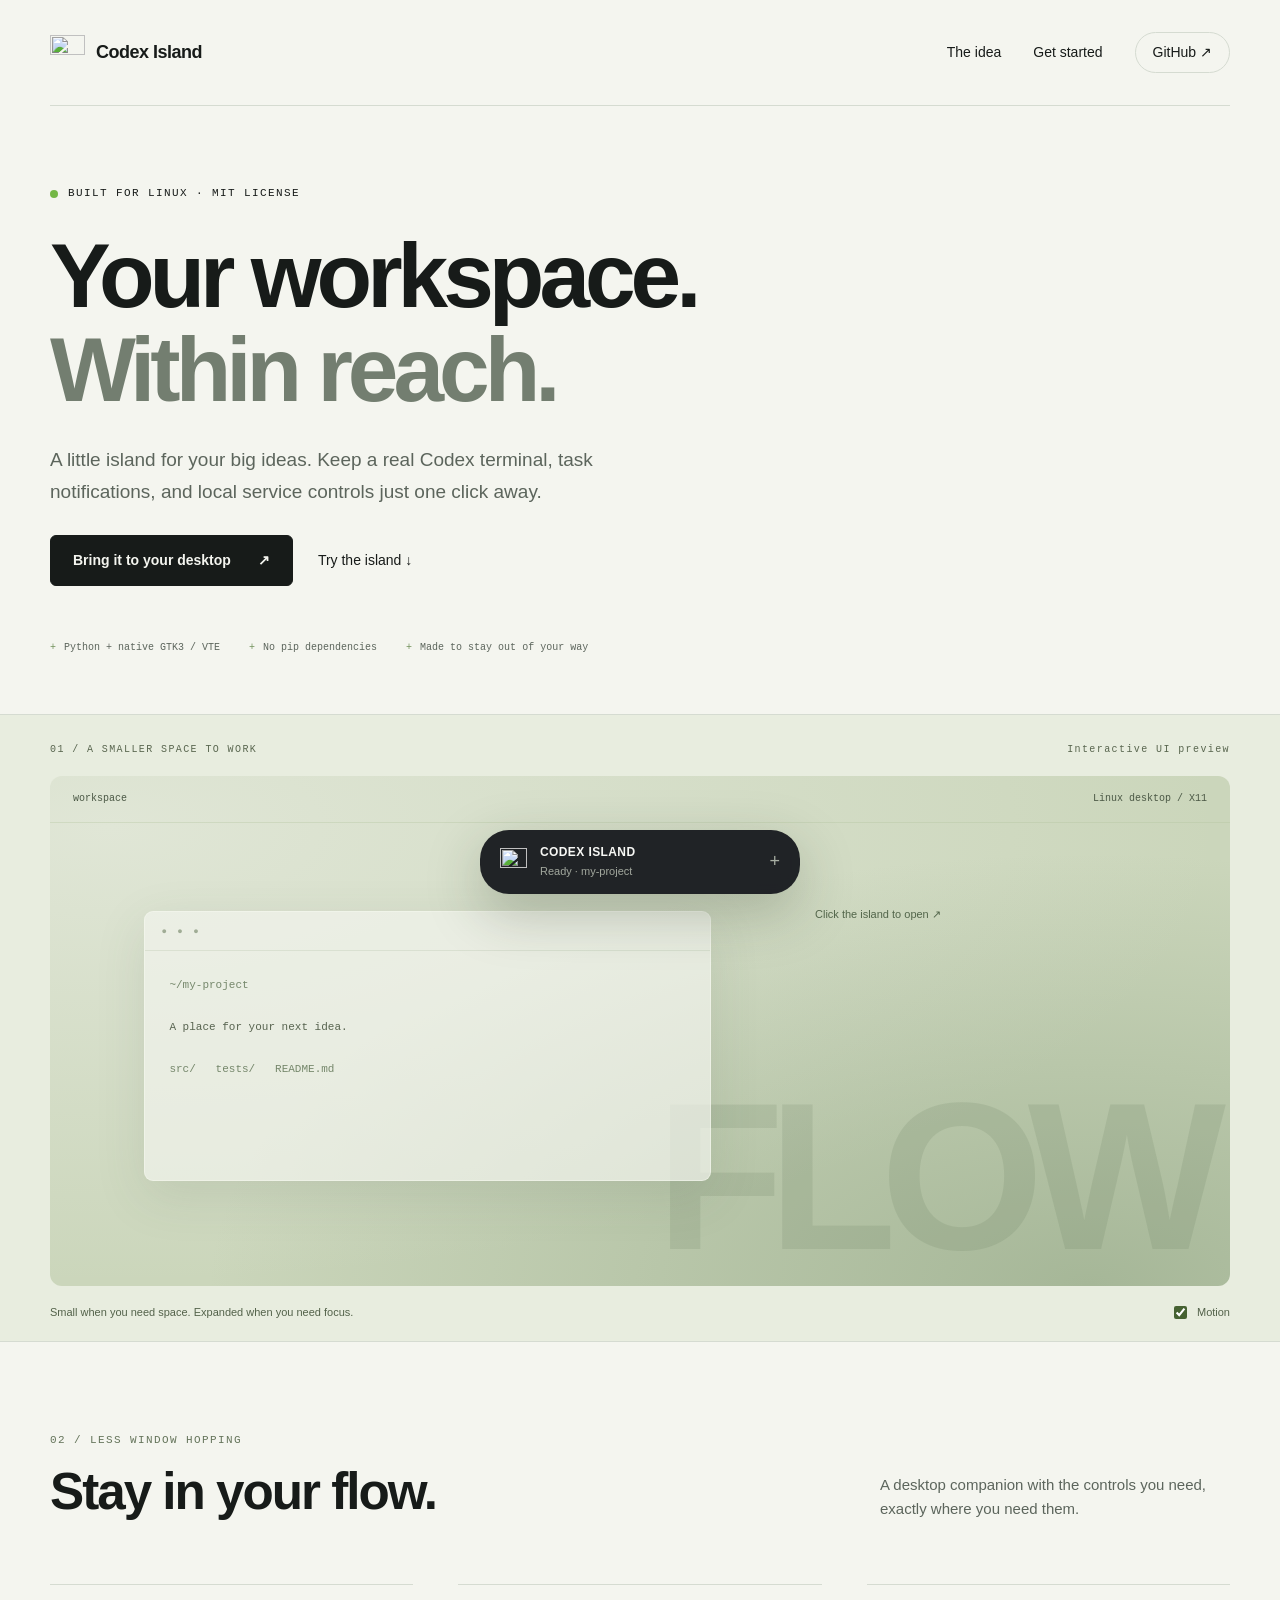
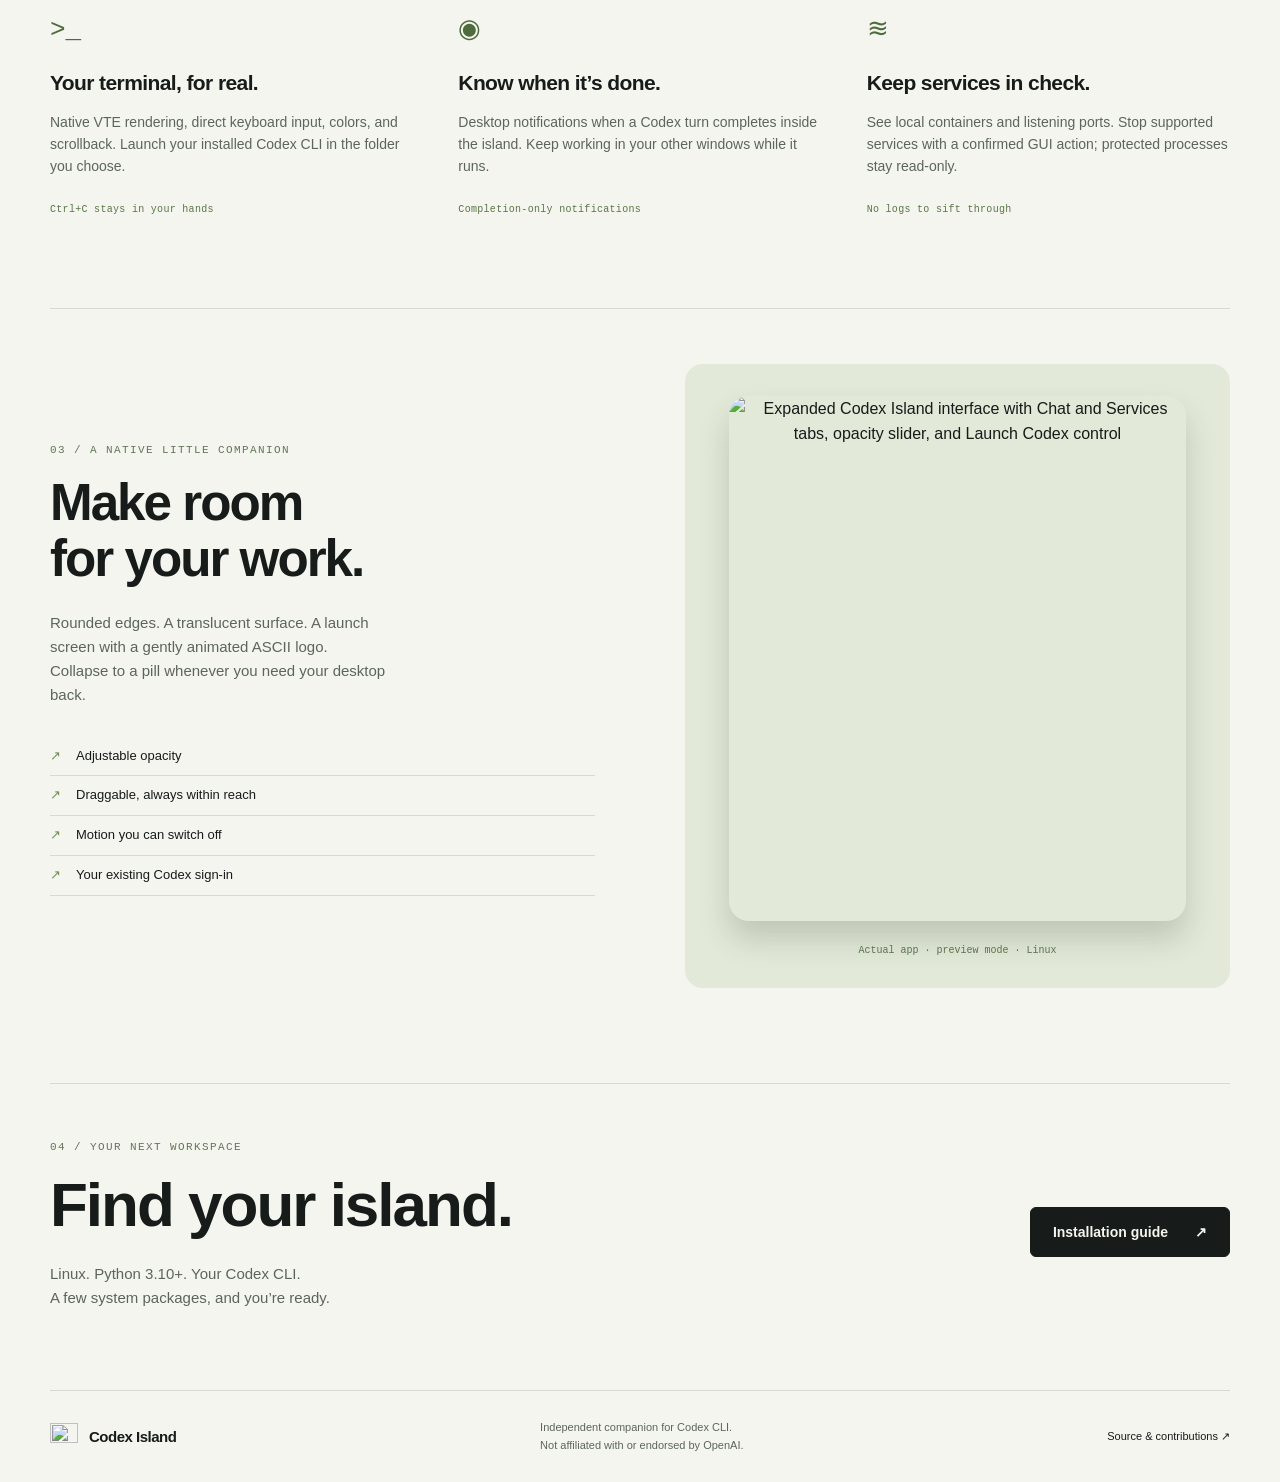
==== site/index.html @ 9ab6a16e "chore: establish project infrastructure and documentation - Add GitHub issue templates for bug repor" ====
<!doctype html>
<html lang="en">
<head>
  <meta charset="utf-8"><meta name="viewport" content="width=device-width, initial-scale=1">
  <meta name="description" content="A small, translucent Codex terminal and local service controls for your Linux desktop. Meet Codex Island.">
  <meta name="theme-color" content="#f4f5ef">
  <title>Codex Island — Your workspace, within reach</title>
  <link rel="icon" href="assets/branding/codex-island.svg" type="image/svg+xml">
  <link rel="stylesheet" href="styles.css"><script src="main.js" defer></script>
</head>
<body>
<a class="skip" href="#main">Skip to content</a>
<header class="nav wrap">
  <a class="brand" href="index.html"><img src="assets/branding/codex-island.svg" width="35" height="35" alt="">Codex Island</a>
  <nav aria-label="Main navigation"><a href="#features">The idea</a><a href="guide.html">Get started</a><a class="source" href="https://github.com/nashvel/codex-island">GitHub <span aria-hidden="true">↗</span></a></nav>
</header>
<main id="main">
<section class="hero wrap">
  <div class="eyebrow"><span class="status-dot"></span> BUILT FOR LINUX · MIT LICENSE</div>
  <h1>Your workspace.<br><span>Within reach.</span></h1>
  <p class="intro">A little island for your big ideas. Keep a real Codex terminal, task notifications, and local service controls just one click away.</p>
  <div class="actions"><a class="button primary" href="guide.html">Bring it to your desktop <span aria-hidden="true">↗</span></a><a class="text-link" href="#try">Try the island <span aria-hidden="true">↓</span></a></div>
  <div class="hero-foot"><span>Python + native GTK3 / VTE</span><span>No pip dependencies</span><span>Made to stay out of your way</span></div>
</section>
<section class="stage-section" id="try" aria-labelledby="demo-title">
  <div class="stage wrap">
    <div class="stage-caption"><span id="demo-title">01 / A SMALLER SPACE TO WORK</span><span>Interactive UI preview</span></div>
    <div class="desktop-scene">
      <div class="desktop-top"><span>workspace</span><span>Linux desktop / X11</span></div>
      <div class="desktop-word" aria-hidden="true">FLOW</div>
      <div class="desktop-window" aria-hidden="true"><div class="window-dots">● ● ●</div><pre><span>~/my-project</span>

A place for your next idea.

<span>src/</span>   <span>tests/</span>   <span>README.md</span></pre></div>
      <div class="demo-island" id="island-preview">
        <button class="island-header" id="island-toggle" aria-expanded="false" aria-controls="island-body"><img src="assets/branding/codex-island.svg" alt="" width="27" height="27"><span><strong>CODEX ISLAND</strong><small>Ready · my-project</small></span><span class="expand-mark" aria-hidden="true">+</span></button>
        <div class="island-body" id="island-body" hidden>
          <div class="demo-project"><strong>my-project</strong><span>~/projects/my-project</span></div>
          <div class="demo-tabs" role="tablist" aria-label="Preview panels"><button id="chat-tab" role="tab" aria-selected="true" aria-controls="chat-panel">Chat</button><button id="services-tab" role="tab" aria-selected="false" aria-controls="services-panel" tabindex="-1">Services</button></div>
          <div id="chat-panel" role="tabpanel" aria-labelledby="chat-tab">
            <div class="ascii-area"><pre aria-label="Animated ASCII island logo">        .-----------------------.
      /                           \
     |    &gt;_       [ <span class="ascii-dot">o</span> ==== ]    |
      \                           /
        '-----------------------'</pre><small>A real terminal. Your Codex.</small></div>
            <p class="demo-note">The desktop app launches your installed CLI.<br>This website is a visual preview.</p>
          </div>
          <div id="services-panel" role="tabpanel" aria-labelledby="services-tab" hidden>
            <div class="demo-service"><div><strong>web-dev</strong><small>TCP · 127.0.0.1:5173</small></div><button id="demo-stop">Stop</button></div>
            <div class="demo-service"><div><strong>postgres</strong><small>Docker · running</small></div><span class="service-state">Preview</span></div>
            <p class="demo-note" id="service-feedback" aria-live="polite">Example services only. This preview cannot access your computer.</p>
          </div>
          <div class="demo-bottom"><span class="status-dot"></span> Your workspace, within reach.</div>
        </div>
      </div>
      <div class="click-cue" id="click-cue">Click the island to open <span aria-hidden="true">↗</span></div>
    </div>
    <div class="stage-bottom"><span>Small when you need space. Expanded when you need focus.</span><label class="motion-label"><input id="demo-motion" type="checkbox" checked> Motion</label></div>
  </div>
</section>
<section class="features wrap" id="features" aria-labelledby="features-title">
  <div class="section-label">02 / LESS WINDOW HOPPING</div>
  <div class="section-heading"><h2 id="features-title">Stay in your flow.</h2><p>A desktop companion with the controls you need, exactly where you need them.</p></div>
  <div class="feature-grid">
    <article><span class="feature-symbol" aria-hidden="true">&gt;_</span><h3>Your terminal, for real.</h3><p>Native VTE rendering, direct keyboard input, colors, and scrollback. Launch your installed Codex CLI in the folder you choose.</p><span class="feature-tag">Ctrl+C stays in your hands</span></article>
    <article><span class="feature-symbol" aria-hidden="true">◉</span><h3>Know when it’s done.</h3><p>Desktop notifications when a Codex turn completes inside the island. Keep working in your other windows while it runs.</p><span class="feature-tag">Completion-only notifications</span></article>
    <article><span class="feature-symbol" aria-hidden="true">≋</span><h3>Keep services in check.</h3><p>See local containers and listening ports. Stop supported services with a confirmed GUI action; protected processes stay read-only.</p><span class="feature-tag">No logs to sift through</span></article>
  </div>
</section>
<section class="detail wrap" aria-labelledby="detail-title">
  <div class="detail-copy"><div class="section-label">03 / A NATIVE LITTLE COMPANION</div><h2 id="detail-title">Make room<br>for your work.</h2><p>Rounded edges. A translucent surface. A launch screen with a gently animated ASCII logo. Collapse to a pill whenever you need your desktop back.</p><ul class="simple-list"><li>Adjustable opacity</li><li>Draggable, always within reach</li><li>Motion you can switch off</li><li>Your existing Codex sign-in</li></ul></div>
  <figure class="app-shot"><img src="assets/screenshots/expanded.png" alt="Expanded Codex Island interface with Chat and Services tabs, opacity slider, and Launch Codex control" loading="lazy" width="540" height="620"><figcaption>Actual app · preview mode · Linux</figcaption></figure>
</section>
<section class="get-started wrap" aria-labelledby="get-started-title"><div><div class="section-label">04 / YOUR NEXT WORKSPACE</div><h2 id="get-started-title">Find your island.</h2><p>Linux. Python 3.10+. Your Codex CLI.<br>A few system packages, and you’re ready.</p></div><a class="button primary" href="guide.html">Installation guide <span aria-hidden="true">↗</span></a></section>
</main>
<footer class="wrap footer"><a class="brand" href="index.html"><img src="assets/branding/codex-island.svg" width="28" height="28" alt="">Codex Island</a><p>Independent companion for Codex CLI.<br>Not affiliated with or endorsed by OpenAI.</p><a href="https://github.com/nashvel/codex-island">Source &amp; contributions ↗</a></footer>
<dialog id="stop-dialog"><form method="dialog"><div class="section-label">PREVIEW ACTION</div><h2>Stop web-dev?</h2><p>This simulates the desktop confirmation. No real process will be stopped.</p><div class="actions"><button class="button" value="cancel">Cancel</button><button class="button primary" value="stop">Simulate stop</button></div></form></dialog>
</body>
</html>
---- site/styles.css ----
:root{--paper:#f4f5ef;--ink:#171b19;--muted:#5c655c;--line:#d5dbd1;--lime:#b9f785;--dark:#111318;--mono:ui-monospace,SFMono-Regular,Consolas,"Liberation Mono",monospace}*{box-sizing:border-box}html{scroll-behavior:smooth;scroll-padding-top:36px}body{margin:0;background:var(--paper);color:var(--ink);font-family:Arial,Helvetica,sans-serif;font-size:16px;line-height:1.6}a{color:inherit;text-decoration:none}button,input{font:inherit}button,a,input,summary{-webkit-tap-highlight-color:transparent}:focus-visible{outline:3px solid #4b8a33;outline-offset:5px}button{cursor:pointer}img{max-width:100%;height:auto}p{color:var(--muted)}.wrap{width:min(1180px,calc(100% - 96px));margin-inline:auto}.nav{display:flex;align-items:center;justify-content:space-between;height:106px;border-bottom:1px solid var(--line)}.brand{display:flex;align-items:center;gap:11px;font-size:18px;font-weight:700;letter-spacing:-.5px}.nav nav{display:flex;gap:32px;align-items:center;font-size:14px}.nav nav a:hover,.text-link:hover{text-decoration:underline;text-underline-offset:5px}.source{border:1px solid var(--line);border-radius:24px;padding:8px 17px}.skip{position:fixed;top:-100px;left:16px;z-index:10;background:var(--ink);color:white;padding:8px 16px}.skip:focus{top:10px}.hero{padding-top:79px;padding-bottom:58px}.eyebrow,.section-label,.stage-caption{font-family:var(--mono);font-size:11px;letter-spacing:1.4px}.eyebrow{display:flex;align-items:center;gap:10px}.status-dot{display:inline-block;width:8px;height:8px;background:#74b746;border-radius:50%;flex-shrink:0}h1{font-size:clamp(54px,7.2vw,91px);line-height:1.04;letter-spacing:-5px;margin:26px 0}h1 span{color:#737e70}h2{font-size:clamp(32px,4vw,52px);line-height:1.1;letter-spacing:-2px;margin:15px 0 23px}h3{line-height:1.3;letter-spacing:-.6px}.intro{max-width:565px;font-size:19px;line-height:1.7;margin-bottom:27px}.actions{display:flex;align-items:center;gap:25px;flex-wrap:wrap}.button{display:inline-flex;align-items:center;justify-content:center;gap:27px;padding:13px 22px;border-radius:6px;border:1px solid var(--line);font-size:14px;font-weight:600;background:var(--paper);color:var(--ink)}.primary{background:var(--ink);color:var(--paper);border-color:var(--ink)}.primary:hover{background:#334130}.text-link{font-size:14px}.hero-foot{display:flex;gap:29px;font-family:var(--mono);font-size:10px;color:var(--muted);margin-top:54px;flex-wrap:wrap}.hero-foot span:before{content:'+';margin-right:8px;color:#73935d}.stage-section{background:#e8eddf;padding:27px 0 19px;border-block:1px solid var(--line)}.stage-caption{display:flex;justify-content:space-between;margin:0 0 18px;color:#59664f;font-size:10px}.desktop-scene{height:510px;position:relative;background:#cbd6bb;overflow:hidden;border-radius:12px;background-image:radial-gradient(ellipse at 88% 100%,#81987580,transparent 60%),radial-gradient(ellipse at 5% 10%,#e0e6d6,transparent 70%)}.desktop-top{display:flex;justify-content:space-between;padding:15px 23px;font-family:var(--mono);font-size:10px;color:#4b5845;border-bottom:1px solid #aebf9a55}.desktop-word{position:absolute;right:20px;bottom:4px;font-size:210px;line-height:1;font-weight:700;letter-spacing:-16px;color:#52684922}.desktop-window{position:absolute;left:8%;top:135px;width:48%;height:270px;background:#f4f5efaa;border:1px solid #f5f7ee88;box-shadow:0 15px 50px #465a4420;border-radius:9px;color:#57634f}.window-dots{font-size:9px;padding:12px 16px;border-bottom:1px solid #aab69e44;letter-spacing:4px;color:#a0ac95}.desktop-window pre{padding:13px 24px;font-size:11px;line-height:1.9;white-space:pre-wrap}.desktop-window pre span{color:#75876b}.demo-island{position:absolute;top:54px;left:50%;transform:translateX(-50%);width:320px;background:#111318eb;color:#f7f8f5;border-radius:29px;box-shadow:0 18px 55px #24361e44;transition:width .4s cubic-bezier(.22,.8,.25,1),border-radius .4s;max-width:calc(100% - 32px);backdrop-filter:blur(10px)}.demo-island.open{width:440px;border-radius:25px}.island-header{display:flex;width:100%;align-items:center;gap:13px;text-align:left;padding:12px 20px;background:none;border:0;color:inherit;border-radius:29px;min-height:64px}.island-header span:nth-child(2){display:grid;flex:1;gap:1px}.island-header strong{font-size:12px;letter-spacing:.4px}.island-header small{color:#a2a89e;font-size:11px}.expand-mark{font-size:18px;color:#a8afa3}.island-body{padding:0 20px 19px}.demo-project{border-top:1px solid #ffffff15;padding-top:14px;display:grid;gap:3px;font-size:16px}.demo-project span{font-family:var(--mono);font-size:10px;color:#9a9dad}.demo-tabs{display:flex;gap:5px;margin:15px 0 12px}.demo-tabs button,.demo-service button{font-size:11px;color:#aeb4a8;background:#24272e;border:0;padding:8px 13px;border-radius:5px}.demo-tabs button[aria-selected=true]{color:var(--lime);background:#323a2e}.ascii-area{height:130px;background:#1c1e27;display:flex;flex-direction:column;justify-content:center;align-items:center;border-radius:8px;overflow:hidden}.ascii-area pre{font:11px/1.3 var(--mono);color:#b9f785;animation:float 3.6s ease-in-out infinite;margin:0 0 15px}.ascii-area small{font-size:11px;color:#9a9dad}.ascii-dot{animation:blink 1.8s steps(1) infinite}.demo-note{font-size:10px;line-height:1.6;color:#a0a79a;margin:12px 0 16px}.demo-bottom{border-top:1px solid #ffffff12;padding-top:12px;font-size:10px;color:#a2a89e;display:flex;gap:8px;align-items:center}.demo-bottom .status-dot{width:6px;height:6px;background:var(--lime)}.click-cue{position:absolute;top:130px;left:calc(50% + 175px);font-size:11px;max-width:140px;color:#52654a}.click-cue[hidden]{display:none}.stage-bottom{display:flex;justify-content:space-between;font-size:11px;color:#53624a;gap:20px;align-items:center;padding-top:17px}.motion-label{white-space:nowrap;display:flex;align-items:center;gap:7px}.motion-label input{accent-color:#466232}.demo-service{display:flex;justify-content:space-between;align-items:center;padding:15px 10px;background:#1c1e27;border-radius:8px;margin-bottom:7px}.demo-service div{display:grid;gap:3px}.demo-service strong{font-size:12px}.demo-service small,.service-state{font-family:var(--mono);font-size:9px;color:#9a9dad}.demo-service button{color:var(--lime)}.demo-service button:disabled{color:#9a9dad;cursor:default}.features{padding-block:90px}.section-label{color:#64745a}.section-heading{display:flex;justify-content:space-between;gap:40px;align-items:center}.section-heading p{max-width:350px;font-size:15px}.feature-grid{display:grid;grid-template-columns:repeat(3,1fr);gap:45px;margin-top:40px}.feature-grid article{border-top:1px solid var(--line);padding-top:25px}.feature-symbol{font-family:var(--mono);font-size:26px;color:#4f6b3c}.feature-grid h3{font-size:21px;margin:18px 0 12px}.feature-grid p{font-size:14px}.feature-tag{display:block;font-size:10px;letter-spacing:.3px;font-family:var(--mono);margin-top:24px;color:#5a7546}.detail{display:grid;grid-template-columns:1fr 1fr;gap:90px;align-items:center;padding:55px 0 95px;border-top:1px solid var(--line)}.detail-copy p{max-width:340px;font-size:15px}.simple-list{padding:0;list-style:none;font-size:13px;margin-top:30px}.simple-list li{border-bottom:1px solid var(--line);padding:9px 0}.simple-list li:before{content:'↗';color:#6f9155;margin-right:15px}.app-shot{margin:0;background:#e2e9d8;padding:32px 44px;border-radius:18px;text-align:center}.app-shot img{width:100%;border-radius:20px;box-shadow:0 18px 30px #28352230;display:block}.app-shot figcaption{font:10px var(--mono);color:#5c7150;padding-top:24px}.get-started{padding:55px 0 65px;border-top:1px solid var(--line);display:flex;justify-content:space-between;align-items:center;gap:30px}.get-started h2{font-size:62px}.get-started p{font-size:15px}.footer{display:flex;justify-content:space-between;align-items:center;gap:30px;padding:28px 0;border-top:1px solid var(--line);font-size:11px}.footer p{margin:0}.footer .brand{font-size:15px}.guide{padding-block:65px}.guide h1{font-size:76px}.guide-layout{display:grid;grid-template-columns:220px 1fr;gap:75px;margin-top:70px}.guide aside nav{position:sticky;top:35px;display:flex;flex-direction:column;gap:13px;font-size:12px;border-left:1px solid var(--line);padding-left:18px}.guide-content section{padding-bottom:50px;margin-bottom:45px;border-bottom:1px solid var(--line)}.guide-content h2{font-size:36px}.guide-content h3{font-size:19px;margin-top:32px}.guide-content p{font-size:15px}.guide-content a{text-decoration:underline;text-underline-offset:3px}.note{font-size:13px;background:#e6ecdc;border-left:3px solid #92b577;padding:17px 20px;color:#516447;margin:25px 0}.code-block{position:relative;background:#171c19;color:#d5e9c9;border-radius:8px;margin-block:18px}.code-block pre{font:12px/1.8 var(--mono);margin:0;padding:46px 20px 20px;overflow-x:auto}.copy{position:absolute;right:12px;top:11px;font-size:10px;background:#34422d;border:0;color:#d0e6c3;padding:4px 9px;border-radius:4px}code{font-family:var(--mono);font-size:.9em;background:#e8ecdf;padding:2px 5px;border-radius:3px}.control-list{margin-top:30px}.control-list div{padding:18px 0;border-top:1px solid var(--line);display:grid;grid-template-columns:190px 1fr;gap:20px;font-size:13px}.control-list dt{font-weight:600}.control-list dd{margin:0;color:var(--muted)}details{border-top:1px solid var(--line);padding:15px 0;font-size:14px}summary{cursor:pointer;font-weight:600}details p{padding-left:17px}.copy-status{position:fixed;bottom:25px;left:50%;transform:translateX(-50%);background:var(--ink);color:var(--paper);padding:9px 20px;border-radius:20px;font-size:12px}.copy-status:empty{display:none}dialog{border:1px solid var(--line);border-radius:17px;padding:30px;max-width:min(430px,calc(100% - 32px));background:var(--paper);color:var(--ink)}dialog h2{font-size:30px}dialog p{font-size:14px}dialog::backdrop{background:#10171088;backdrop-filter:blur(3px)}[hidden]{display:none!important}.no-motion *{animation:none!important;transition:none!important}@keyframes float{0%,100%{transform:translateY(0)}50%{transform:translateY(-4px)}}@keyframes blink{0%,55%{opacity:1}56%,100%{opacity:.45}}@media(max-width:900px){.wrap{width:calc(100% - 48px)}.hero{padding-top:55px}h1{letter-spacing:-3px}.feature-grid{gap:24px}.detail{gap:40px}.app-shot{padding:25px}.guide-layout{grid-template-columns:160px 1fr;gap:30px}.control-list div{grid-template-columns:1fr;gap:5px}.click-cue{left:calc(50% + 170px);max-width:95px}.footer{gap:20px}}@media(max-width:600px){.wrap{width:calc(100% - 36px)}.nav{height:82px}.nav nav{gap:13px;font-size:12px}.nav nav a:first-child{display:none}.source{padding:5px 11px}.brand{font-size:15px;gap:7px}.brand img{width:29px}.hero{padding-top:42px;padding-bottom:40px}h1{font-size:56px;letter-spacing:-3px;margin-top:25px}.intro{font-size:16px}.hero-foot{gap:12px;margin-top:35px;font-size:9px}.hero-foot span:last-child{display:none}.actions{gap:18px}.button{padding:12px 15px;font-size:12px;gap:20px}.stage-section{padding-top:20px}.stage-caption{font-size:8px;gap:12px;letter-spacing:.8px}.desktop-scene{height:460px}.desktop-word{font-size:123px;letter-spacing:-9px;bottom:25px}.desktop-window{left:5%;width:85%;top:145px;height:220px}.desktop-top{font-size:8px;padding-inline:15px}.demo-island{top:48px;width:280px}.demo-island.open{width:calc(100% - 28px)}.click-cue{left:50%;transform:translateX(-50%);top:125px;max-width:none}.ascii-area pre{font-size:10px}.island-body{padding-inline:15px}.stage-bottom{font-size:10px;align-items:flex-start}.features{padding-block:55px}.section-heading{display:block}.section-heading p{max-width:none}.feature-grid{grid-template-columns:1fr;gap:32px;margin-top:25px}.feature-grid article{padding-top:20px}.feature-grid h3{margin-top:10px}.feature-tag{margin-top:12px}.detail{grid-template-columns:1fr;padding-block:42px;gap:25px}.detail-copy p{max-width:none}.app-shot{padding:25px 35px}.get-started{display:block;padding-block:40px}.get-started h2{font-size:46px}.get-started .button{margin-top:15px}.footer{flex-wrap:wrap;padding-block:25px}.footer p{width:100%;order:3;font-size:10px}.footer>a:last-child{font-size:10px}.guide{padding-top:45px}.guide h1{font-size:56px}.guide-layout{display:block;margin-top:40px}.guide aside nav{position:static;flex-direction:row;flex-wrap:wrap;margin-bottom:40px;gap:12px}.guide-content section{margin-bottom:30px;padding-bottom:30px}.guide-content h2{font-size:30px}.code-block pre{font-size:11px}.eyebrow{font-size:9px;letter-spacing:1px}}@media(prefers-reduced-motion:reduce){html{scroll-behavior:auto}*,*::before,*::after{animation:none!important;transition:none!important}}
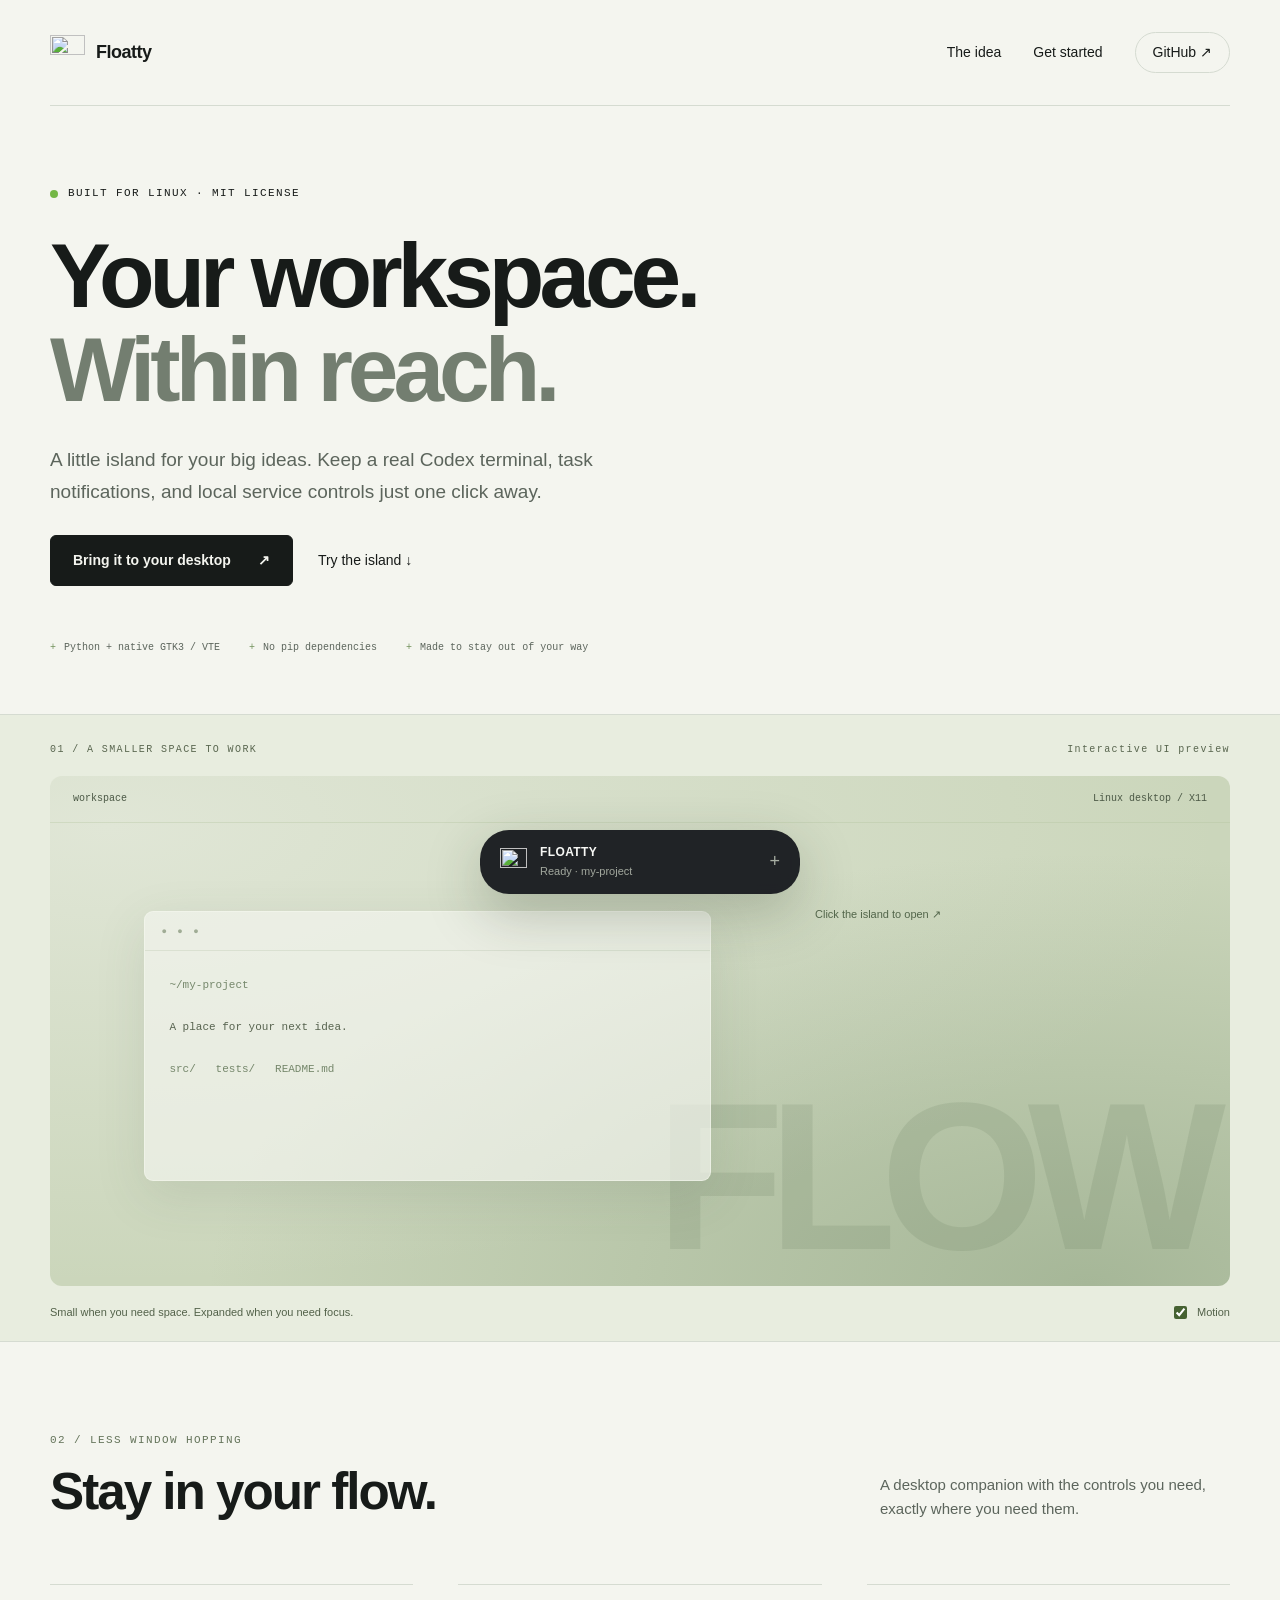
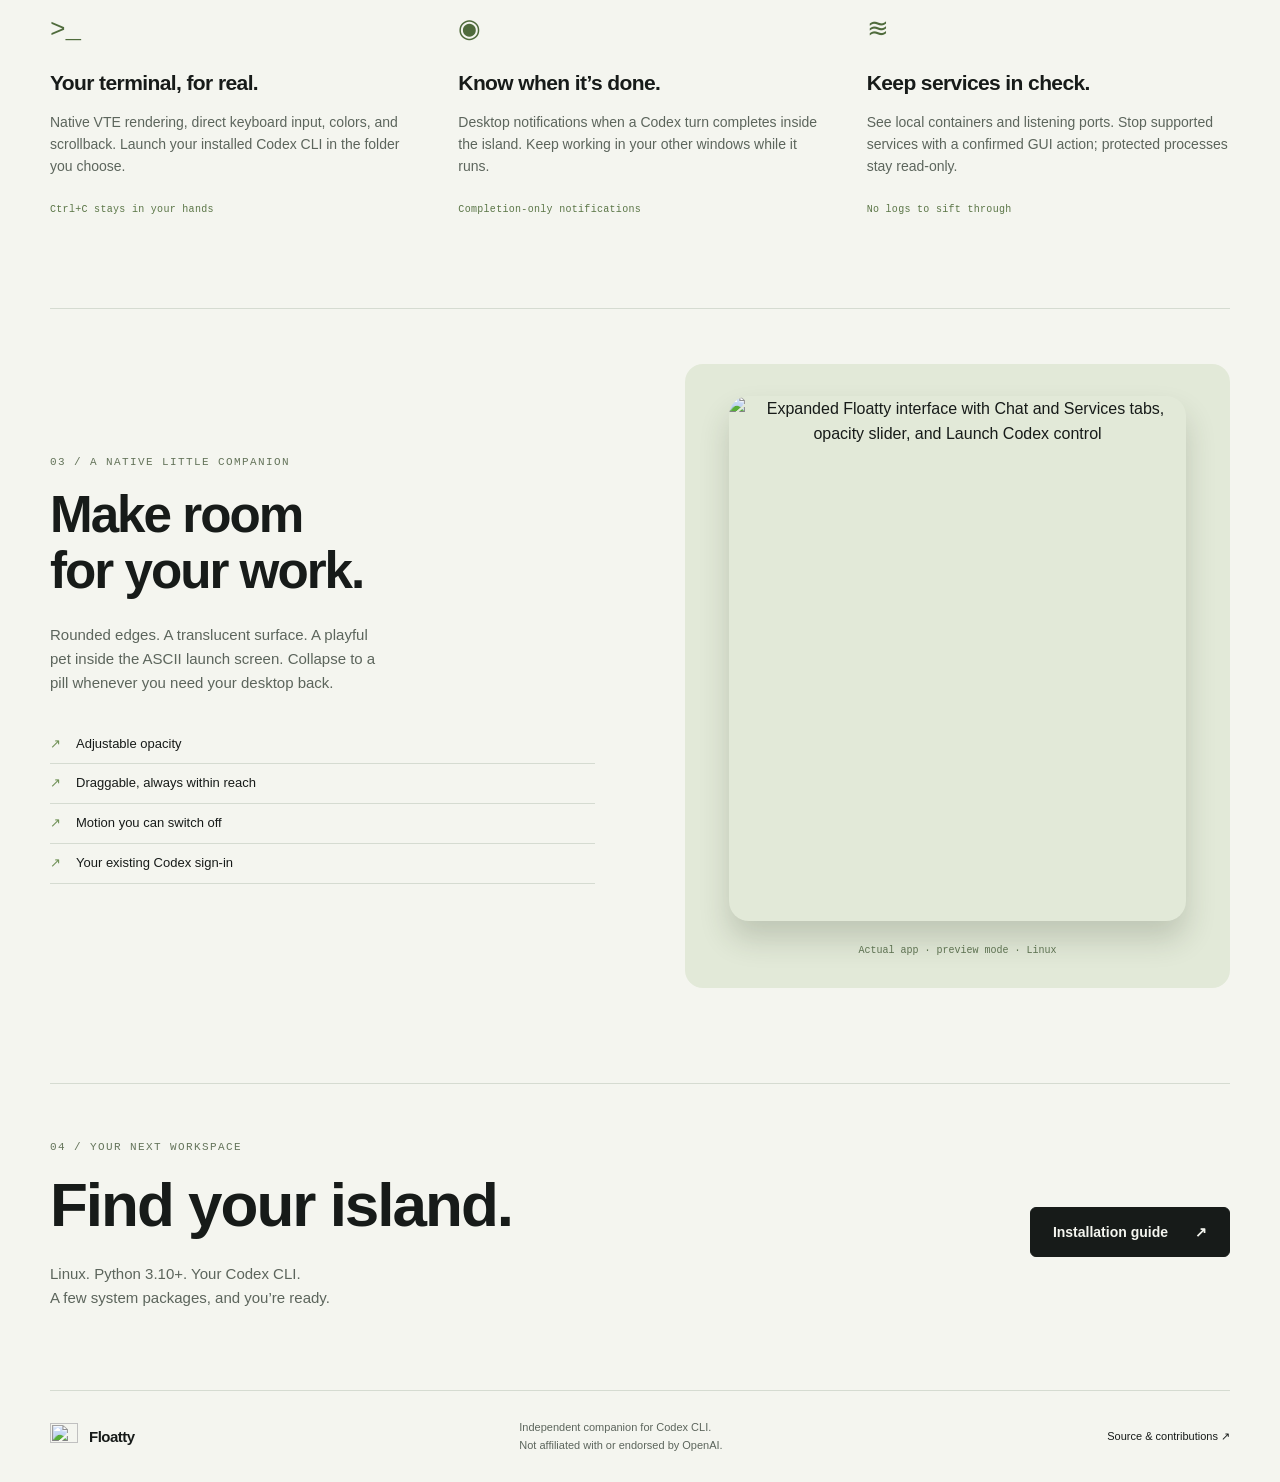
==== commit ddd68725: "feat: rebrand Codex Island to Floatty - Rename project from "Codex Island" to "Floatty" across all d" ====
--- a/site/index.html
+++ b/site/index.html
@@ -2,16 +2,16 @@
 <html lang="en">
 <head>
   <meta charset="utf-8"><meta name="viewport" content="width=device-width, initial-scale=1">
-  <meta name="description" content="A small, translucent Codex terminal and local service controls for your Linux desktop. Meet Codex Island.">
+  <meta name="description" content="A small, translucent Codex terminal and local service controls for your Linux desktop. Meet Floatty.">
   <meta name="theme-color" content="#f4f5ef">
-  <title>Codex Island — Your workspace, within reach</title>
-  <link rel="icon" href="assets/branding/codex-island.svg" type="image/svg+xml">
+  <title>Floatty — Your workspace, within reach</title>
+  <link rel="icon" href="assets/branding/codex-island-tile.svg" type="image/svg+xml">
   <link rel="stylesheet" href="styles.css"><script src="main.js" defer></script>
 </head>
 <body>
 <a class="skip" href="#main">Skip to content</a>
 <header class="nav wrap">
-  <a class="brand" href="index.html"><img src="assets/branding/codex-island.svg" width="35" height="35" alt="">Codex Island</a>
+  <a class="brand" href="index.html"><img src="assets/branding/codex-island.svg" width="35" height="35" alt="">Floatty</a>
   <nav aria-label="Main navigation"><a href="#features">The idea</a><a href="guide.html">Get started</a><a class="source" href="https://github.com/nashvel/codex-island">GitHub <span aria-hidden="true">↗</span></a></nav>
 </header>
 <main id="main">
@@ -34,16 +34,20 @@
 
 <span>src/</span>   <span>tests/</span>   <span>README.md</span></pre></div>
       <div class="demo-island" id="island-preview">
-        <button class="island-header" id="island-toggle" aria-expanded="false" aria-controls="island-body"><img src="assets/branding/codex-island.svg" alt="" width="27" height="27"><span><strong>CODEX ISLAND</strong><small>Ready · my-project</small></span><span class="expand-mark" aria-hidden="true">+</span></button>
+        <button class="island-header" id="island-toggle" aria-expanded="false" aria-controls="island-body"><img src="assets/branding/codex-island.svg" alt="" width="27" height="27"><span><strong>FLOATTY</strong><small>Ready · my-project</small></span><span class="expand-mark" aria-hidden="true">+</span></button>
         <div class="island-body" id="island-body" hidden>
           <div class="demo-project"><strong>my-project</strong><span>~/projects/my-project</span></div>
           <div class="demo-tabs" role="tablist" aria-label="Preview panels"><button id="chat-tab" role="tab" aria-selected="true" aria-controls="chat-panel">Chat</button><button id="services-tab" role="tab" aria-selected="false" aria-controls="services-panel" tabindex="-1">Services</button></div>
           <div id="chat-panel" role="tabpanel" aria-labelledby="chat-tab">
-            <div class="ascii-area"><pre aria-label="Animated ASCII island logo">        .-----------------------.
-      /                           \
-     |    &gt;_       [ <span class="ascii-dot">o</span> ==== ]    |
-      \                           /
-        '-----------------------'</pre><small>A real terminal. Your Codex.</small></div>
+            <div class="ascii-area"><pre aria-label="ASCII Floatty pet playground">   .---------------------------.
+  /                             \
+ |           o                   |
+ |        .-----.                |
+ |       / o   o \               |
+ |      /| \_/ |\     <span class="ascii-ball">(o)</span>       |
+ |        '-----'                |
+ |         /   \                 |
+  '-----------------------------'</pre><small>A little Floatty. A real terminal.</small></div>
             <p class="demo-note">The desktop app launches your installed CLI.<br>This website is a visual preview.</p>
           </div>
           <div id="services-panel" role="tabpanel" aria-labelledby="services-tab" hidden>
@@ -69,12 +73,12 @@
   </div>
 </section>
 <section class="detail wrap" aria-labelledby="detail-title">
-  <div class="detail-copy"><div class="section-label">03 / A NATIVE LITTLE COMPANION</div><h2 id="detail-title">Make room<br>for your work.</h2><p>Rounded edges. A translucent surface. A launch screen with a gently animated ASCII logo. Collapse to a pill whenever you need your desktop back.</p><ul class="simple-list"><li>Adjustable opacity</li><li>Draggable, always within reach</li><li>Motion you can switch off</li><li>Your existing Codex sign-in</li></ul></div>
-  <figure class="app-shot"><img src="assets/screenshots/expanded.png" alt="Expanded Codex Island interface with Chat and Services tabs, opacity slider, and Launch Codex control" loading="lazy" width="540" height="620"><figcaption>Actual app · preview mode · Linux</figcaption></figure>
+  <div class="detail-copy"><div class="section-label">03 / A NATIVE LITTLE COMPANION</div><h2 id="detail-title">Make room<br>for your work.</h2><p>Rounded edges. A translucent surface. A playful pet inside the ASCII launch screen. Collapse to a pill whenever you need your desktop back.</p><ul class="simple-list"><li>Adjustable opacity</li><li>Draggable, always within reach</li><li>Motion you can switch off</li><li>Your existing Codex sign-in</li></ul></div>
+  <figure class="app-shot"><img src="assets/screenshots/expanded.png" alt="Expanded Floatty interface with Chat and Services tabs, opacity slider, and Launch Codex control" loading="lazy" width="540" height="620"><figcaption>Actual app · preview mode · Linux</figcaption></figure>
 </section>
 <section class="get-started wrap" aria-labelledby="get-started-title"><div><div class="section-label">04 / YOUR NEXT WORKSPACE</div><h2 id="get-started-title">Find your island.</h2><p>Linux. Python 3.10+. Your Codex CLI.<br>A few system packages, and you’re ready.</p></div><a class="button primary" href="guide.html">Installation guide <span aria-hidden="true">↗</span></a></section>
 </main>
-<footer class="wrap footer"><a class="brand" href="index.html"><img src="assets/branding/codex-island.svg" width="28" height="28" alt="">Codex Island</a><p>Independent companion for Codex CLI.<br>Not affiliated with or endorsed by OpenAI.</p><a href="https://github.com/nashvel/codex-island">Source &amp; contributions ↗</a></footer>
+<footer class="wrap footer"><a class="brand" href="index.html"><img src="assets/branding/codex-island.svg" width="28" height="28" alt="">Floatty</a><p>Independent companion for Codex CLI.<br>Not affiliated with or endorsed by OpenAI.</p><a href="https://github.com/nashvel/codex-island">Source &amp; contributions ↗</a></footer>
 <dialog id="stop-dialog"><form method="dialog"><div class="section-label">PREVIEW ACTION</div><h2>Stop web-dev?</h2><p>This simulates the desktop confirmation. No real process will be stopped.</p><div class="actions"><button class="button" value="cancel">Cancel</button><button class="button primary" value="stop">Simulate stop</button></div></form></dialog>
 </body>
 </html>
--- a/site/styles.css
+++ b/site/styles.css
@@ -1 +1,3 @@
 :root{--paper:#f4f5ef;--ink:#171b19;--muted:#5c655c;--line:#d5dbd1;--lime:#b9f785;--dark:#111318;--mono:ui-monospace,SFMono-Regular,Consolas,"Liberation Mono",monospace}*{box-sizing:border-box}html{scroll-behavior:smooth;scroll-padding-top:36px}body{margin:0;background:var(--paper);color:var(--ink);font-family:Arial,Helvetica,sans-serif;font-size:16px;line-height:1.6}a{color:inherit;text-decoration:none}button,input{font:inherit}button,a,input,summary{-webkit-tap-highlight-color:transparent}:focus-visible{outline:3px solid #4b8a33;outline-offset:5px}button{cursor:pointer}img{max-width:100%;height:auto}p{color:var(--muted)}.wrap{width:min(1180px,calc(100% - 96px));margin-inline:auto}.nav{display:flex;align-items:center;justify-content:space-between;height:106px;border-bottom:1px solid var(--line)}.brand{display:flex;align-items:center;gap:11px;font-size:18px;font-weight:700;letter-spacing:-.5px}.nav nav{display:flex;gap:32px;align-items:center;font-size:14px}.nav nav a:hover,.text-link:hover{text-decoration:underline;text-underline-offset:5px}.source{border:1px solid var(--line);border-radius:24px;padding:8px 17px}.skip{position:fixed;top:-100px;left:16px;z-index:10;background:var(--ink);color:white;padding:8px 16px}.skip:focus{top:10px}.hero{padding-top:79px;padding-bottom:58px}.eyebrow,.section-label,.stage-caption{font-family:var(--mono);font-size:11px;letter-spacing:1.4px}.eyebrow{display:flex;align-items:center;gap:10px}.status-dot{display:inline-block;width:8px;height:8px;background:#74b746;border-radius:50%;flex-shrink:0}h1{font-size:clamp(54px,7.2vw,91px);line-height:1.04;letter-spacing:-5px;margin:26px 0}h1 span{color:#737e70}h2{font-size:clamp(32px,4vw,52px);line-height:1.1;letter-spacing:-2px;margin:15px 0 23px}h3{line-height:1.3;letter-spacing:-.6px}.intro{max-width:565px;font-size:19px;line-height:1.7;margin-bottom:27px}.actions{display:flex;align-items:center;gap:25px;flex-wrap:wrap}.button{display:inline-flex;align-items:center;justify-content:center;gap:27px;padding:13px 22px;border-radius:6px;border:1px solid var(--line);font-size:14px;font-weight:600;background:var(--paper);color:var(--ink)}.primary{background:var(--ink);color:var(--paper);border-color:var(--ink)}.primary:hover{background:#334130}.text-link{font-size:14px}.hero-foot{display:flex;gap:29px;font-family:var(--mono);font-size:10px;color:var(--muted);margin-top:54px;flex-wrap:wrap}.hero-foot span:before{content:'+';margin-right:8px;color:#73935d}.stage-section{background:#e8eddf;padding:27px 0 19px;border-block:1px solid var(--line)}.stage-caption{display:flex;justify-content:space-between;margin:0 0 18px;color:#59664f;font-size:10px}.desktop-scene{height:510px;position:relative;background:#cbd6bb;overflow:hidden;border-radius:12px;background-image:radial-gradient(ellipse at 88% 100%,#81987580,transparent 60%),radial-gradient(ellipse at 5% 10%,#e0e6d6,transparent 70%)}.desktop-top{display:flex;justify-content:space-between;padding:15px 23px;font-family:var(--mono);font-size:10px;color:#4b5845;border-bottom:1px solid #aebf9a55}.desktop-word{position:absolute;right:20px;bottom:4px;font-size:210px;line-height:1;font-weight:700;letter-spacing:-16px;color:#52684922}.desktop-window{position:absolute;left:8%;top:135px;width:48%;height:270px;background:#f4f5efaa;border:1px solid #f5f7ee88;box-shadow:0 15px 50px #465a4420;border-radius:9px;color:#57634f}.window-dots{font-size:9px;padding:12px 16px;border-bottom:1px solid #aab69e44;letter-spacing:4px;color:#a0ac95}.desktop-window pre{padding:13px 24px;font-size:11px;line-height:1.9;white-space:pre-wrap}.desktop-window pre span{color:#75876b}.demo-island{position:absolute;top:54px;left:50%;transform:translateX(-50%);width:320px;background:#111318eb;color:#f7f8f5;border-radius:29px;box-shadow:0 18px 55px #24361e44;transition:width .4s cubic-bezier(.22,.8,.25,1),border-radius .4s;max-width:calc(100% - 32px);backdrop-filter:blur(10px)}.demo-island.open{width:440px;border-radius:25px}.island-header{display:flex;width:100%;align-items:center;gap:13px;text-align:left;padding:12px 20px;background:none;border:0;color:inherit;border-radius:29px;min-height:64px}.island-header span:nth-child(2){display:grid;flex:1;gap:1px}.island-header strong{font-size:12px;letter-spacing:.4px}.island-header small{color:#a2a89e;font-size:11px}.expand-mark{font-size:18px;color:#a8afa3}.island-body{padding:0 20px 19px}.demo-project{border-top:1px solid #ffffff15;padding-top:14px;display:grid;gap:3px;font-size:16px}.demo-project span{font-family:var(--mono);font-size:10px;color:#9a9dad}.demo-tabs{display:flex;gap:5px;margin:15px 0 12px}.demo-tabs button,.demo-service button{font-size:11px;color:#aeb4a8;background:#24272e;border:0;padding:8px 13px;border-radius:5px}.demo-tabs button[aria-selected=true]{color:var(--lime);background:#323a2e}.ascii-area{height:130px;background:#1c1e27;display:flex;flex-direction:column;justify-content:center;align-items:center;border-radius:8px;overflow:hidden}.ascii-area pre{font:11px/1.3 var(--mono);color:#b9f785;animation:float 3.6s ease-in-out infinite;margin:0 0 15px}.ascii-area small{font-size:11px;color:#9a9dad}.ascii-dot{animation:blink 1.8s steps(1) infinite}.demo-note{font-size:10px;line-height:1.6;color:#a0a79a;margin:12px 0 16px}.demo-bottom{border-top:1px solid #ffffff12;padding-top:12px;font-size:10px;color:#a2a89e;display:flex;gap:8px;align-items:center}.demo-bottom .status-dot{width:6px;height:6px;background:var(--lime)}.click-cue{position:absolute;top:130px;left:calc(50% + 175px);font-size:11px;max-width:140px;color:#52654a}.click-cue[hidden]{display:none}.stage-bottom{display:flex;justify-content:space-between;font-size:11px;color:#53624a;gap:20px;align-items:center;padding-top:17px}.motion-label{white-space:nowrap;display:flex;align-items:center;gap:7px}.motion-label input{accent-color:#466232}.demo-service{display:flex;justify-content:space-between;align-items:center;padding:15px 10px;background:#1c1e27;border-radius:8px;margin-bottom:7px}.demo-service div{display:grid;gap:3px}.demo-service strong{font-size:12px}.demo-service small,.service-state{font-family:var(--mono);font-size:9px;color:#9a9dad}.demo-service button{color:var(--lime)}.demo-service button:disabled{color:#9a9dad;cursor:default}.features{padding-block:90px}.section-label{color:#64745a}.section-heading{display:flex;justify-content:space-between;gap:40px;align-items:center}.section-heading p{max-width:350px;font-size:15px}.feature-grid{display:grid;grid-template-columns:repeat(3,1fr);gap:45px;margin-top:40px}.feature-grid article{border-top:1px solid var(--line);padding-top:25px}.feature-symbol{font-family:var(--mono);font-size:26px;color:#4f6b3c}.feature-grid h3{font-size:21px;margin:18px 0 12px}.feature-grid p{font-size:14px}.feature-tag{display:block;font-size:10px;letter-spacing:.3px;font-family:var(--mono);margin-top:24px;color:#5a7546}.detail{display:grid;grid-template-columns:1fr 1fr;gap:90px;align-items:center;padding:55px 0 95px;border-top:1px solid var(--line)}.detail-copy p{max-width:340px;font-size:15px}.simple-list{padding:0;list-style:none;font-size:13px;margin-top:30px}.simple-list li{border-bottom:1px solid var(--line);padding:9px 0}.simple-list li:before{content:'↗';color:#6f9155;margin-right:15px}.app-shot{margin:0;background:#e2e9d8;padding:32px 44px;border-radius:18px;text-align:center}.app-shot img{width:100%;border-radius:20px;box-shadow:0 18px 30px #28352230;display:block}.app-shot figcaption{font:10px var(--mono);color:#5c7150;padding-top:24px}.get-started{padding:55px 0 65px;border-top:1px solid var(--line);display:flex;justify-content:space-between;align-items:center;gap:30px}.get-started h2{font-size:62px}.get-started p{font-size:15px}.footer{display:flex;justify-content:space-between;align-items:center;gap:30px;padding:28px 0;border-top:1px solid var(--line);font-size:11px}.footer p{margin:0}.footer .brand{font-size:15px}.guide{padding-block:65px}.guide h1{font-size:76px}.guide-layout{display:grid;grid-template-columns:220px 1fr;gap:75px;margin-top:70px}.guide aside nav{position:sticky;top:35px;display:flex;flex-direction:column;gap:13px;font-size:12px;border-left:1px solid var(--line);padding-left:18px}.guide-content section{padding-bottom:50px;margin-bottom:45px;border-bottom:1px solid var(--line)}.guide-content h2{font-size:36px}.guide-content h3{font-size:19px;margin-top:32px}.guide-content p{font-size:15px}.guide-content a{text-decoration:underline;text-underline-offset:3px}.note{font-size:13px;background:#e6ecdc;border-left:3px solid #92b577;padding:17px 20px;color:#516447;margin:25px 0}.code-block{position:relative;background:#171c19;color:#d5e9c9;border-radius:8px;margin-block:18px}.code-block pre{font:12px/1.8 var(--mono);margin:0;padding:46px 20px 20px;overflow-x:auto}.copy{position:absolute;right:12px;top:11px;font-size:10px;background:#34422d;border:0;color:#d0e6c3;padding:4px 9px;border-radius:4px}code{font-family:var(--mono);font-size:.9em;background:#e8ecdf;padding:2px 5px;border-radius:3px}.control-list{margin-top:30px}.control-list div{padding:18px 0;border-top:1px solid var(--line);display:grid;grid-template-columns:190px 1fr;gap:20px;font-size:13px}.control-list dt{font-weight:600}.control-list dd{margin:0;color:var(--muted)}details{border-top:1px solid var(--line);padding:15px 0;font-size:14px}summary{cursor:pointer;font-weight:600}details p{padding-left:17px}.copy-status{position:fixed;bottom:25px;left:50%;transform:translateX(-50%);background:var(--ink);color:var(--paper);padding:9px 20px;border-radius:20px;font-size:12px}.copy-status:empty{display:none}dialog{border:1px solid var(--line);border-radius:17px;padding:30px;max-width:min(430px,calc(100% - 32px));background:var(--paper);color:var(--ink)}dialog h2{font-size:30px}dialog p{font-size:14px}dialog::backdrop{background:#10171088;backdrop-filter:blur(3px)}[hidden]{display:none!important}.no-motion *{animation:none!important;transition:none!important}@keyframes float{0%,100%{transform:translateY(0)}50%{transform:translateY(-4px)}}@keyframes blink{0%,55%{opacity:1}56%,100%{opacity:.45}}@media(max-width:900px){.wrap{width:calc(100% - 48px)}.hero{padding-top:55px}h1{letter-spacing:-3px}.feature-grid{gap:24px}.detail{gap:40px}.app-shot{padding:25px}.guide-layout{grid-template-columns:160px 1fr;gap:30px}.control-list div{grid-template-columns:1fr;gap:5px}.click-cue{left:calc(50% + 170px);max-width:95px}.footer{gap:20px}}@media(max-width:600px){.wrap{width:calc(100% - 36px)}.nav{height:82px}.nav nav{gap:13px;font-size:12px}.nav nav a:first-child{display:none}.source{padding:5px 11px}.brand{font-size:15px;gap:7px}.brand img{width:29px}.hero{padding-top:42px;padding-bottom:40px}h1{font-size:56px;letter-spacing:-3px;margin-top:25px}.intro{font-size:16px}.hero-foot{gap:12px;margin-top:35px;font-size:9px}.hero-foot span:last-child{display:none}.actions{gap:18px}.button{padding:12px 15px;font-size:12px;gap:20px}.stage-section{padding-top:20px}.stage-caption{font-size:8px;gap:12px;letter-spacing:.8px}.desktop-scene{height:460px}.desktop-word{font-size:123px;letter-spacing:-9px;bottom:25px}.desktop-window{left:5%;width:85%;top:145px;height:220px}.desktop-top{font-size:8px;padding-inline:15px}.demo-island{top:48px;width:280px}.demo-island.open{width:calc(100% - 28px)}.click-cue{left:50%;transform:translateX(-50%);top:125px;max-width:none}.ascii-area pre{font-size:10px}.island-body{padding-inline:15px}.stage-bottom{font-size:10px;align-items:flex-start}.features{padding-block:55px}.section-heading{display:block}.section-heading p{max-width:none}.feature-grid{grid-template-columns:1fr;gap:32px;margin-top:25px}.feature-grid article{padding-top:20px}.feature-grid h3{margin-top:10px}.feature-tag{margin-top:12px}.detail{grid-template-columns:1fr;padding-block:42px;gap:25px}.detail-copy p{max-width:none}.app-shot{padding:25px 35px}.get-started{display:block;padding-block:40px}.get-started h2{font-size:46px}.get-started .button{margin-top:15px}.footer{flex-wrap:wrap;padding-block:25px}.footer p{width:100%;order:3;font-size:10px}.footer>a:last-child{font-size:10px}.guide{padding-top:45px}.guide h1{font-size:56px}.guide-layout{display:block;margin-top:40px}.guide aside nav{position:static;flex-direction:row;flex-wrap:wrap;margin-bottom:40px;gap:12px}.guide-content section{margin-bottom:30px;padding-bottom:30px}.guide-content h2{font-size:30px}.code-block pre{font-size:11px}.eyebrow{font-size:9px;letter-spacing:1px}}@media(prefers-reduced-motion:reduce){html{scroll-behavior:auto}*,*::before,*::after{animation:none!important;transition:none!important}}
+
+.ascii-area{height:175px}.ascii-area pre{font-size:10px;line-height:1.2;margin-bottom:9px}.ascii-ball{display:inline-block;animation:ball-hop 1.5s ease-in-out infinite}@keyframes ball-hop{0%,100%{transform:translateY(0)}50%{transform:translateY(-6px)}}
